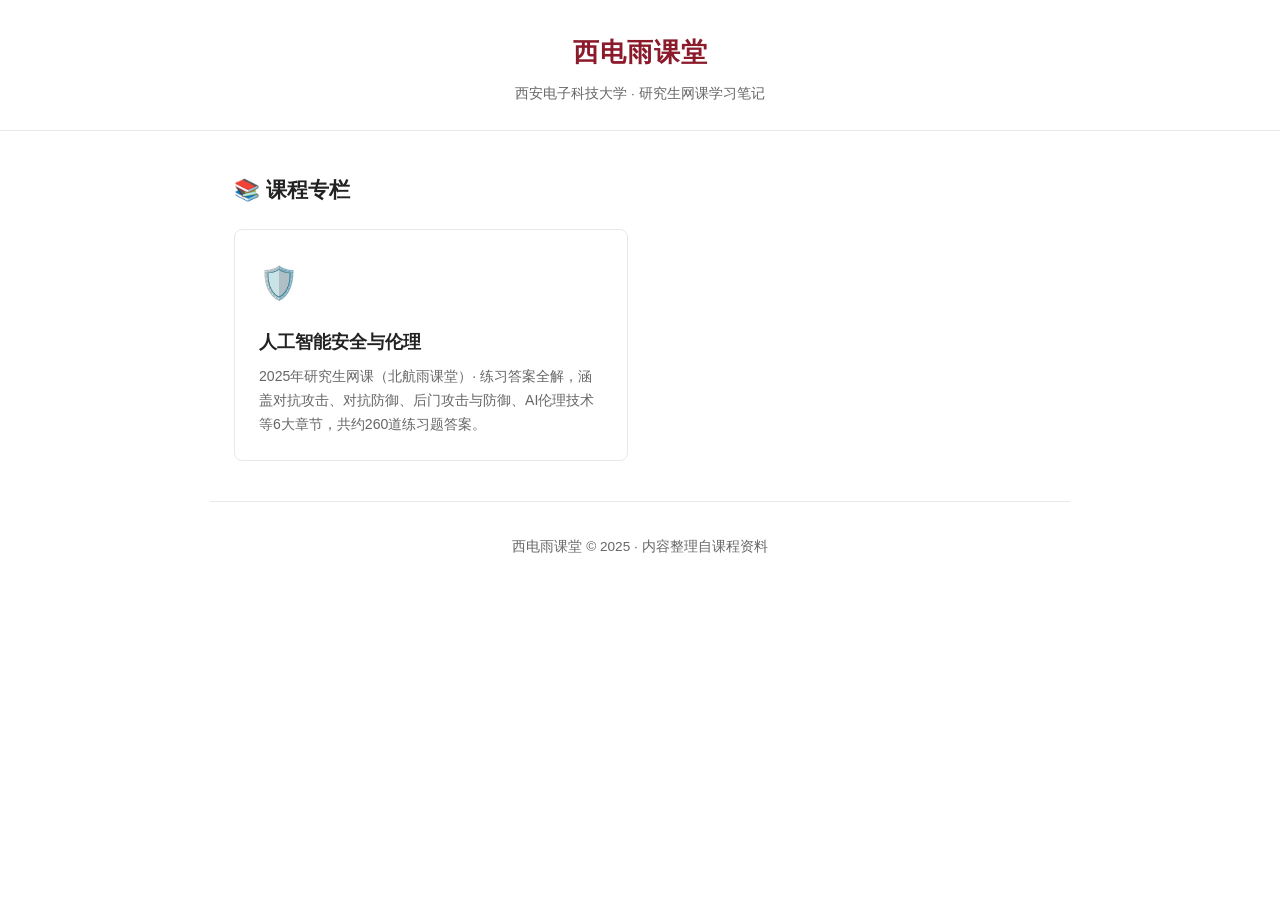
==== index.html @ 90bf5088 "@ 西电雨课堂 - 人工智能安全与伦理课程页面 - 专栏首页 (index.html) - AI安全与伦理课程内容页 (ai-security-ethics.html) - 6个章节，约260道练习答" ====
<!DOCTYPE html>
<html lang="zh-CN">
<head>
  <meta charset="UTF-8">
  <meta name="viewport" content="width=device-width, initial-scale=1.0">
  <title>西电雨课堂</title>
  <link rel="stylesheet" href="css/style.css">
</head>
<body>

<header class="site-header">
  <div class="brand">西电雨课堂</div>
  <div class="subtitle">西安电子科技大学 · 研究生网课学习笔记</div>
</header>

<div class="home-intro">
  <h2>📚 课程专栏</h2>
  <div class="course-grid">

    <a href="ai-security-ethics.html" class="course-card">
      <div class="card-icon">🛡️</div>
      <h3>人工智能安全与伦理</h3>
      <p>2025年研究生网课（北航雨课堂）· 练习答案全解，涵盖对抗攻击、对抗防御、后门攻击与防御、AI伦理技术等6大章节，共约260道练习题答案。</p>
    </a>

  </div>
</div>

<footer class="site-footer">
  <p>西电雨课堂 &copy; 2025 · 内容整理自课程资料</p>
</footer>

</body>
</html>
---- css/style.css ----
/* ============================================
   西电雨课堂 - Xidian RainClass
   简洁学术风格，参考博客园 codinglife 皮肤
   ============================================ */

:root {
  --primary: #8B1A2B;
  --text: #333;
  --text-light: #666;
  --bg: #fff;
  --border: #e8e8e8;
  --highlight: #fff3b0;       /* 荧光笔黄 */
  --link: #8B1A2B;
  --code-bg: #f6f8fa;
  --max-width: 860px;
}

* { box-sizing: border-box; margin: 0; padding: 0; }

html {
  scroll-behavior: smooth;
  font-size: 16px;
}

body {
  font-family: -apple-system, BlinkMacSystemFont, "Segoe UI", "PingFang SC",
               "Hiragino Sans GB", "Microsoft YaHei", "Helvetica Neue", sans-serif;
  background: var(--bg);
  color: var(--text);
  line-height: 1.85;
}

/* ===== Header ===== */
.site-header {
  background: #fff;
  border-bottom: 1px solid var(--border);
  padding: 1.8rem 1.5rem 1.5rem;
  text-align: center;
}
.site-header .brand {
  font-size: 1.6rem;
  font-weight: 700;
  color: var(--primary);
  letter-spacing: 1px;
}
.site-header .subtitle {
  font-size: 0.85rem;
  color: var(--text-light);
  margin-top: 0.3rem;
}

/* ===== Breadcrumb ===== */
.breadcrumb {
  max-width: var(--max-width);
  margin: 1.2rem auto 0 auto;
  padding: 0 1.5rem;
  font-size: 0.85rem;
  color: var(--text-light);
}
.breadcrumb a {
  color: var(--link);
  text-decoration: none;
}
.breadcrumb a:hover { text-decoration: underline; }
.breadcrumb span { margin: 0 0.35rem; }

/* ===== Page Title ===== */
.post-title {
  max-width: var(--max-width);
  margin: 0.8rem auto 0 auto;
  padding: 0 1.5rem;
}
.post-title h1 {
  font-size: 1.65rem;
  font-weight: 700;
  color: #222;
}

/* ===== Top Chapter Nav ===== */
.chapter-nav {
  max-width: var(--max-width);
  margin: 1.2rem auto 0 auto;
  padding: 0 1.5rem;
}
.chapter-nav-inner {
  display: flex;
  flex-wrap: wrap;
  gap: 6px;
}
.chapter-nav-inner a {
  display: inline-block;
  padding: 4px 14px;
  font-size: 0.82rem;
  color: #555;
  background: #f5f5f5;
  border-radius: 14px;
  text-decoration: none;
  transition: all 0.15s;
}
.chapter-nav-inner a:hover {
  background: var(--primary);
  color: #fff;
}

/* ===== Post Body ===== */
.post-body {
  max-width: var(--max-width);
  margin: 1.8rem auto 3rem;
  padding: 0 1.5rem;
}

/* ---- Quote intro ---- */
.post-body blockquote {
  background: #fdf6ec;
  border-left: 4px solid #e8c86e;
  margin: 0 0 2.5rem;
  padding: 1rem 1.4rem;
  border-radius: 0 6px 6px 0;
  color: #6b5b3a;
  font-size: 0.95rem;
}
.post-body blockquote p { margin: 0.25rem 0; }
.post-body blockquote a { color: var(--link); }

/* ---- Chapter heading ---- */
.post-body h2 {
  font-size: 1.25rem;
  font-weight: 700;
  color: #222;
  margin: 2.8rem 0 1rem;
  padding-bottom: 0.55rem;
  border-bottom: 2px solid var(--primary);
}

/* ---- Ordered list (questions) ---- */
.post-body ol {
  padding-left: 2.2rem;
  list-style: decimal;
}
.post-body ol > li {
  padding: 0.6rem 0.5rem;
  line-height: 1.85;
  font-size: 1rem;
  color: #333;
}
.post-body ol > li:nth-child(odd) {
  background: #fafafa;
}

/* ---- Answer highlight (like highlighter pen) ---- */
.post-body ol > li strong,
.post-body ol > li b {
  font-weight: 600;
  color: #4a3000;
  background: linear-gradient(180deg, transparent 55%, var(--highlight) 55%);
  padding: 0 3px;
}

/* ---- Nested lists (sub-questions) ---- */
.post-body ol ol,
.post-body ol ul {
  margin-top: 0.4rem;
  margin-bottom: 0.2rem;
  padding-left: 1.8rem;
  list-style: decimal;
}
.post-body ol ol > li,
.post-body ol ul > li {
  padding: 0.3rem 0;
  background: transparent !important;
}

/* ---- Images ---- */
.post-body img {
  max-width: 100%;
  height: auto;
  display: block;
  margin: 0.6rem 0;
  border-radius: 4px;
}

/* ---- Math ---- */
.math-inline { font-style: italic; }

/* ---- Links in content ---- */
.post-body a {
  color: var(--link);
  text-decoration: none;
}
.post-body a:hover { text-decoration: underline; }

/* ===== Footer ===== */
.site-footer {
  max-width: var(--max-width);
  margin: 0 auto;
  padding: 2rem 1.5rem 3rem;
  text-align: center;
  color: var(--text-light);
  font-size: 0.85rem;
  border-top: 1px solid var(--border);
}
.site-footer a { color: var(--link); text-decoration: none; }

/* ===== Homepage Cards ===== */
.home-intro {
  max-width: var(--max-width);
  margin: 2.5rem auto;
  padding: 0 1.5rem;
}
.home-intro h2 {
  font-size: 1.3rem;
  color: #222;
  margin-bottom: 1.2rem;
}
.course-grid {
  display: grid;
  grid-template-columns: repeat(auto-fill, minmax(280px, 1fr));
  gap: 1.5rem;
}
.course-card {
  background: #fff;
  border: 1px solid var(--border);
  border-radius: 8px;
  padding: 1.5rem;
  text-decoration: none;
  color: var(--text);
  transition: all 0.2s;
}
.course-card:hover {
  transform: translateY(-2px);
  box-shadow: 0 4px 16px rgba(0,0,0,0.08);
  border-color: #ccc;
}
.course-card .card-icon {
  font-size: 2rem;
  margin-bottom: 0.8rem;
}
.course-card h3 {
  font-size: 1.1rem;
  margin-bottom: 0.4rem;
  color: #222;
}
.course-card p {
  font-size: 0.88rem;
  color: var(--text-light);
  line-height: 1.7;
}

/* ===== Responsive ===== */
@media (max-width: 768px) {
  .site-header { padding: 1.2rem 1rem; }
  .site-header .brand { font-size: 1.3rem; }
  .post-body { padding: 0 1rem; margin-top: 1.2rem; }
  .post-body h2 { font-size: 1.1rem; margin-top: 2rem; }
  .post-body ol { padding-left: 1.5rem; }
  .post-body ol > li { font-size: 0.95rem; padding: 0.5rem 0.3rem; }
  .chapter-nav-inner a { font-size: 0.75rem; padding: 3px 10px; }
  .post-title h1 { font-size: 1.35rem; }
}
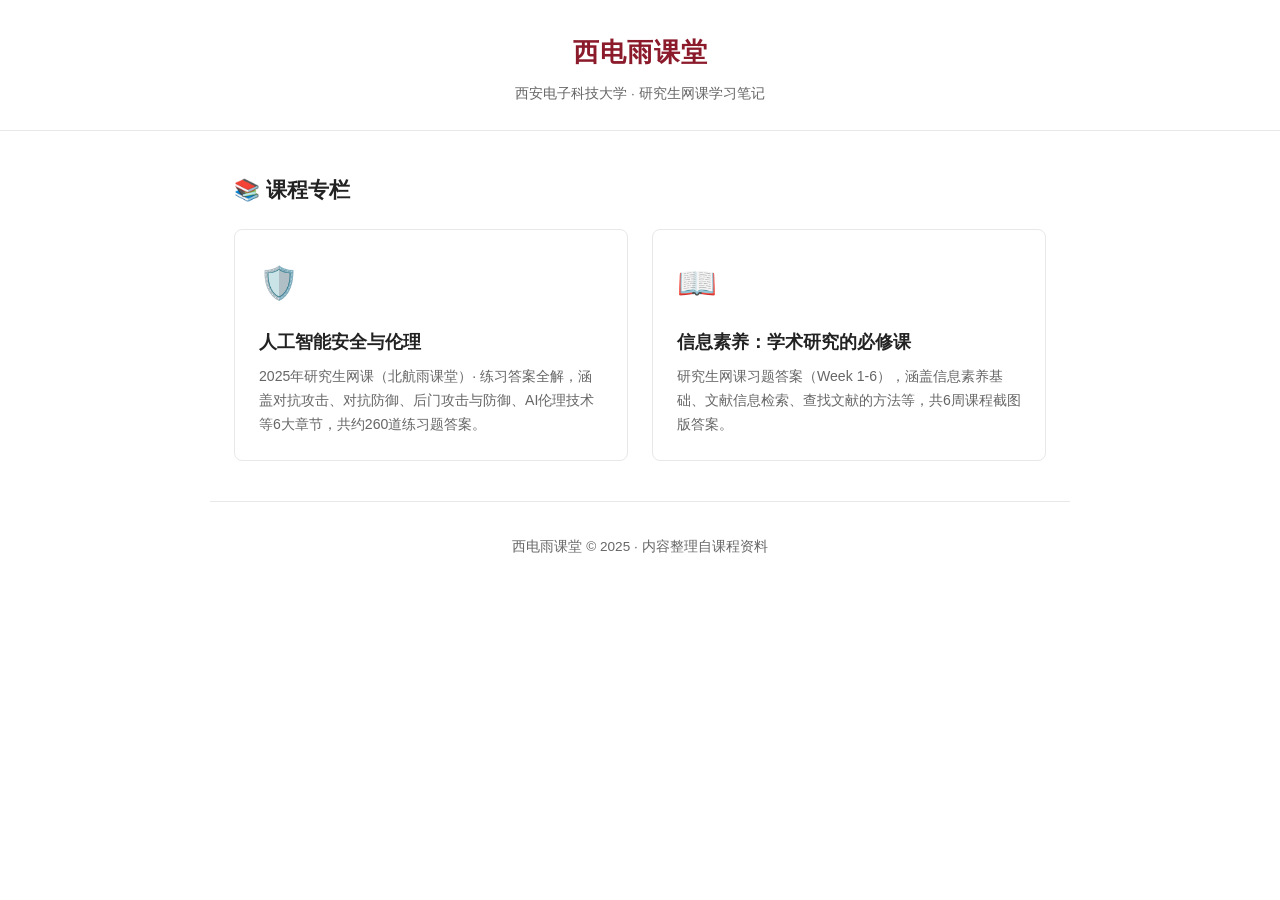
==== commit 5025444f: "新增课程：信息素养—学术研究的必修课 (Week1-6, 62张图)" ====
--- a/index.html
+++ b/index.html
@@ -23,6 +23,12 @@
       <p>2025年研究生网课（北航雨课堂）· 练习答案全解，涵盖对抗攻击、对抗防御、后门攻击与防御、AI伦理技术等6大章节，共约260道练习题答案。</p>
     </a>
 
+    <a href="information-literacy.html" class="course-card">
+      <div class="card-icon">📖</div>
+      <h3>信息素养：学术研究的必修课</h3>
+      <p>研究生网课习题答案（Week 1-6），涵盖信息素养基础、文献信息检索、查找文献的方法等，共6周课程截图版答案。</p>
+    </a>
+
   </div>
 </div>
 
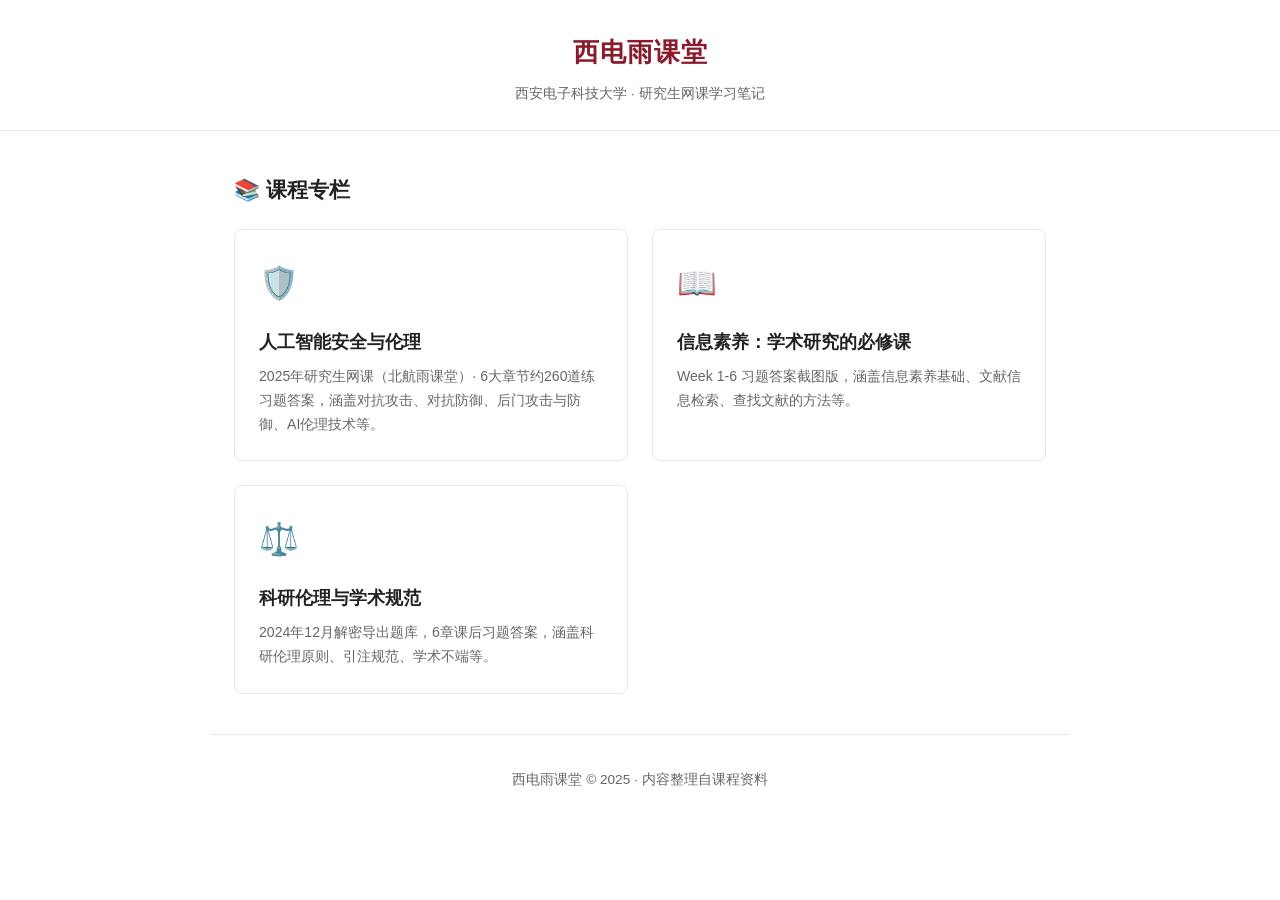
==== commit 69c745ea: "新增课程：科研伦理与学术规范；index改为跳转入口，courses.html为主页" ====
--- a/index.html
+++ b/index.html
@@ -2,39 +2,10 @@
 <html lang="zh-CN">
 <head>
   <meta charset="UTF-8">
-  <meta name="viewport" content="width=device-width, initial-scale=1.0">
+  <meta http-equiv="refresh" content="0; url=courses.html">
   <title>西电雨课堂</title>
-  <link rel="stylesheet" href="css/style.css">
 </head>
 <body>
-
-<header class="site-header">
-  <div class="brand">西电雨课堂</div>
-  <div class="subtitle">西安电子科技大学 · 研究生网课学习笔记</div>
-</header>
-
-<div class="home-intro">
-  <h2>📚 课程专栏</h2>
-  <div class="course-grid">
-
-    <a href="ai-security-ethics.html" class="course-card">
-      <div class="card-icon">🛡️</div>
-      <h3>人工智能安全与伦理</h3>
-      <p>2025年研究生网课（北航雨课堂）· 练习答案全解，涵盖对抗攻击、对抗防御、后门攻击与防御、AI伦理技术等6大章节，共约260道练习题答案。</p>
-    </a>
-
-    <a href="information-literacy.html" class="course-card">
-      <div class="card-icon">📖</div>
-      <h3>信息素养：学术研究的必修课</h3>
-      <p>研究生网课习题答案（Week 1-6），涵盖信息素养基础、文献信息检索、查找文献的方法等，共6周课程截图版答案。</p>
-    </a>
-
-  </div>
-</div>
-
-<footer class="site-footer">
-  <p>西电雨课堂 &copy; 2025 · 内容整理自课程资料</p>
-</footer>
-
+  <p>正在跳转到 <a href="courses.html">西电雨课堂 - 课程专栏</a>...</p>
 </body>
 </html>
